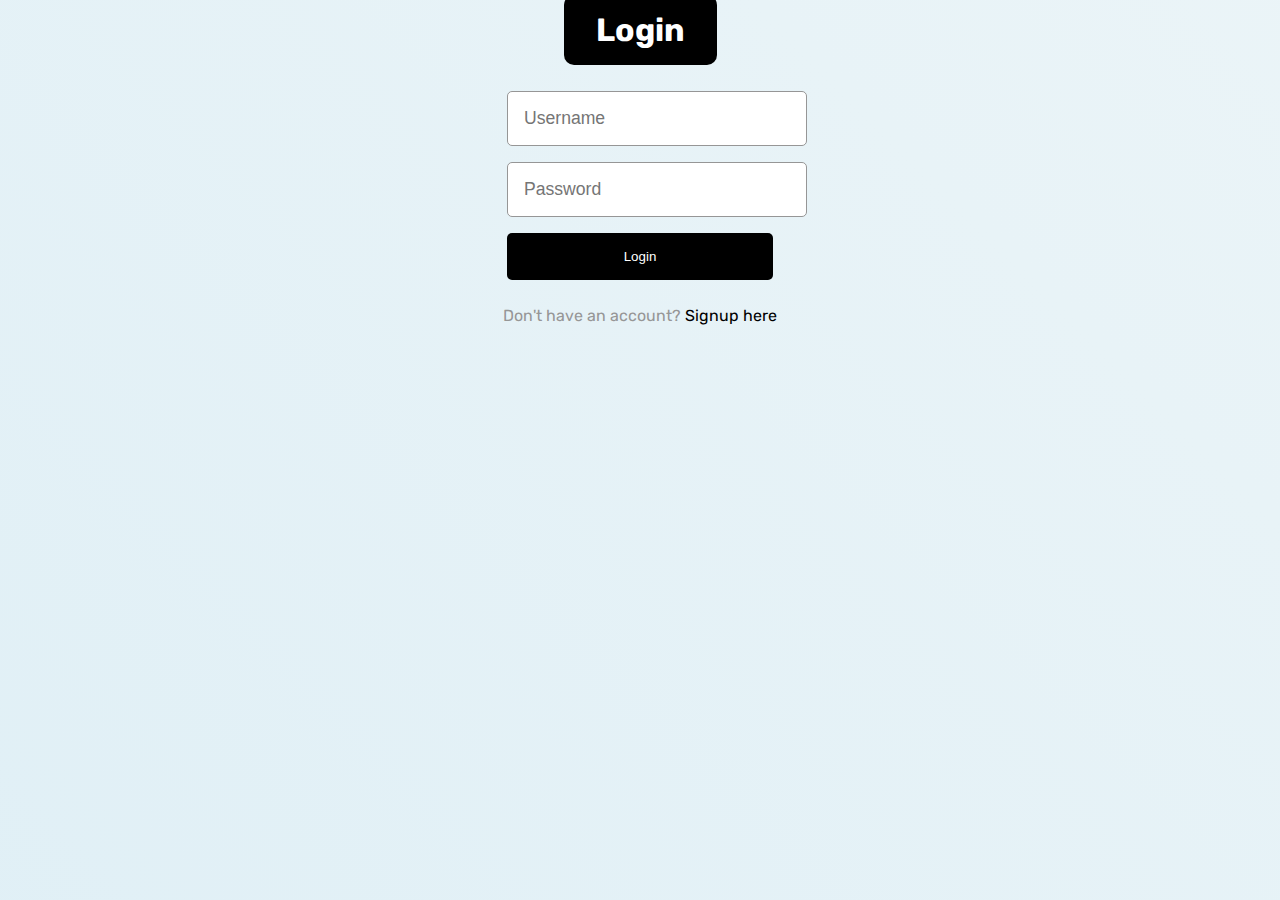
==== login.html @ 4f63de5c "Initial commit of IPCAPTURE project" ====
<!DOCTYPE html>
<html lang="en">
<head>
  <meta charset="UTF-8">
  <meta name="description" content="Login Page">
  <meta name="keywords" content="Login">
  <meta name="viewport" content="width=device-width, initial-scale=1.0">
  <link rel="stylesheet" href="styles.css">
  <title>Login</title>
</head>
<body>
  <main class="main-container">
    <section class="header-section">
      <div class="title-box">
        <h1>Login</h1>
      </div>
      <form method="post" class="login-form">
        <input type="text" placeholder="Username" required class="input-field username-field">
        <input type="password" placeholder="Password" required class="input-field password-field">
        <button type="submit" class="submit-btn">Login</button>
      </form>
      <p>Don't have an account? <a href="signup.html">Signup here</a></p>
    </section>
  </main>
  <script type="module" src="login.js"></script>
</body>
</html>
---- styles.css ----
@import url("https://fonts.googleapis.com/css2?family=Rubik:wght@400;500;700&display=swap");

:root {
  --body-font: "Rubik", sans-serif;
  --white: rgb(255, 255, 255);
  --black: rgb(0, 0, 0);
  --very-dark-gray: hsl(0, 0%, 17%);
  --dark-gray: hsl(0, 0%, 59%);
}

* {
  margin: 0;
  padding: 0;
}

body {
  min-height: 100vh;
  -ms-overflow-style: none;
  scrollbar-width: none;
  overflow-y: scroll;
  box-sizing: border-box;
  font-family: var(--body-font);
  background: linear-gradient(45deg, #d4eaf4, #fcfcfa);
  background-size: 400% 400%;
  animation: gradientAnimation 15s ease infinite;
}

body::-webkit-scrollbar {
  display: none;
}

@keyframes gradientAnimation {
  0% { background-position: 0% 0%; }
  50% { background-position: 100% 100%; }
  100% { background-position: 0% 0%; }
}

.main-container {
  width: 100%;
  display: flex;
  flex-direction: column;
  justify-content: center;
  align-items: center;
  gap: 2rem;
}

.header-section {
  position: relative;
  width: 100%;
  background-image: url("images/pattern-bg.png");
  background-position: center;
  background-repeat: no-repeat;
  background-size: cover;
  text-align: center;
  display: flex;
  flex-direction: column;
  justify-content: center;
  align-items: center;
  gap: 1.6rem;
  height: 20rem;
}

.title-box {
  background-color: var(--black);
  padding: 1rem 2rem;
  border-radius: 10px;
  display: inline-block;
  animation: fadeIn 2s ease-out;
}

@keyframes fadeIn {
  from { opacity: 0; transform: translateY(-20px); }
  to { opacity: 1; transform: translateY(0); }
}

.title-box h1 {
  font-size: 2rem;
  color: var(--white);
  margin: 0;
  font-weight: 700;
}

.search-form {
  position: relative;
  display: flex;
  flex-direction: row;
  justify-content: center;
  margin-bottom: 1rem;
}

.input-field {
  cursor: text;
  width: 80%;
  max-width: 29rem;
  border-color: transparent;
  border-radius: 15px 0 0 15px;
  padding: 1.1rem;
  font-size: 18px;
  font-weight: 400;
  transition: border-color 0.3s ease, box-shadow 0.3s ease;
}

.input-field::placeholder {
  font-size: 1.1rem;
}

.input-field:focus {
  border-color: #837857;
  box-shadow: 0 0 10px rgba(255, 191, 0, 0.5);
  outline: none;
}

.submit-btn {
  border-color: transparent;
  background-color: var(--black);
  padding: 1rem;
  border-radius: 0 15px 15px 0;
  cursor: pointer;
  transition: background-color 0.3s ease, transform 0.3s ease;
}

.submit-btn:hover {
  background-color: var(--very-dark-gray);
  transform: scale(1.05);
}

.fa-angle-right {
  font-size: 1.5rem;
  color: var(--white);
}

.data-section {
  position: relative;
  z-index: 1;
  display: flex;
  flex-direction: column;
  background-color: var(--white);
  border-radius: 15px;
  width: 80%;
  justify-items: center;
  text-align: center;
  gap: 1.5rem;
  padding: 1rem;
  line-height: 1.6rem;
  box-shadow: 0px 2px 20px 0px #00000038;
}

.data-section h2 {
  color: var(--dark-gray);
  font-size: 0.8rem;
  text-transform: uppercase;
}

.data-section p {
  color: var(--very-dark-gray);
  font-size: 3vw;
  font-weight: 700;
}

.share-buttons {
  position: absolute;
  top: 2rem;
  right: 2rem;
  display: flex;
  flex-direction: column;
  z-index: 999;
}

.whatsapp-share-btn,
.gmail-share-btn {
  cursor: pointer;
  border: none;
  background: none;
  color: var(--black);
  font-size: 1rem;
  margin-bottom: 1rem;
}

.whatsapp-share-btn:hover,
.gmail-share-btn:hover {
  text-decoration: underline;
}

.map-section {
  position: relative;
  width: 100%;
  height: 40rem;
  z-index: 0;
}

#map {
  height: 100%;
}

@media (hover: hover) {
  .submit-btn:hover {
    transition: all ease-in-out 0.3s;
    background-color: var(--very-dark-gray);
  }
}

.login-container {
  display: flex;
  justify-content: center;
  align-items: center;
  height: 100vh;
  background-color: var(--very-dark-gray);
}

.login-box {
  background-color: var(--white);
  padding: 2rem;
  border-radius: 10px;
  box-shadow: 0px 2px 20px 0px #00000038;
  text-align: center;
}

.login-box h1 {
  font-size: 2rem;
  color: var(--very-dark-gray);
  margin-bottom: 1.5rem;
}

.login-form {
  display: flex;
  flex-direction: column;
  gap: 1rem;
}

.login-input {
  padding: 1rem;
  border: 1px solid var(--dark-gray);
  border-radius: 5px;
  transition: border-color 0.3s ease, box-shadow 0.3s ease;
}

.login-input:focus {
  border-color: #FFBF00;
  box-shadow: 0 0 10px rgba(255, 191, 0, 0.5);
  outline: none;
}

.login-submit-btn {
  background-color: var(--black);
  color: var(--white);
  padding: 1rem;
  border: none;
  border-radius: 5px;
  cursor: pointer;
  transition: background-color 0.3s ease, transform 0.3s ease;
}

.login-submit-btn:hover {
  background-color: var(--very-dark-gray);
  transform: scale(1.05);
}

.logout-btn {
  position: absolute;
  top: 1rem;
  right: 1rem;
  background-color: var(--black);
  color: var(--white);
  padding: 0.5rem 1rem;
  border: none;
  border-radius: 5px;
  cursor: pointer;
  transition: background-color 0.3s ease;
}

.logout-btn:hover {
  background-color: var(--very-dark-gray);
}

.signup-form, .login-form {
  display: flex;
  flex-direction: column;
  gap: 1rem;
}

.input-field {
  width: 100%;
  max-width: 29rem;
  border: 1px solid var(--dark-gray);
  border-radius: 5px;
  padding: 1rem;
}

.submit-btn {
  border: none;
  background-color: var(--black);
  color: var(--white);
  padding: 1rem;
  border-radius: 5px;
  cursor: pointer;
  transition: background-color 0.3s ease;
}

p {
  color: var(--dark-gray);
}

p a {
  color: var(--black);
  text-decoration: none;
}

p a:hover {
  text-decoration: underline;
}

/* Loading Spinner */
#preloader {
  position: fixed;
  top: 0;
  left: 0;
  width: 100%;
  height: 100%;
  background: #fff;
  display: flex;
  align-items: center;
  justify-content: center;
}

.spinner {
  border: 8px solid #f3f3f3;
  border-top: 8px solid #FF6F61;
  border-radius: 50%;
  width: 50px;
  height: 50px;
  animation: spin 1s linear infinite;
}

@keyframes spin {
  0% { transform: rotate(0deg); }
  100% { transform: rotate(360deg); }
}
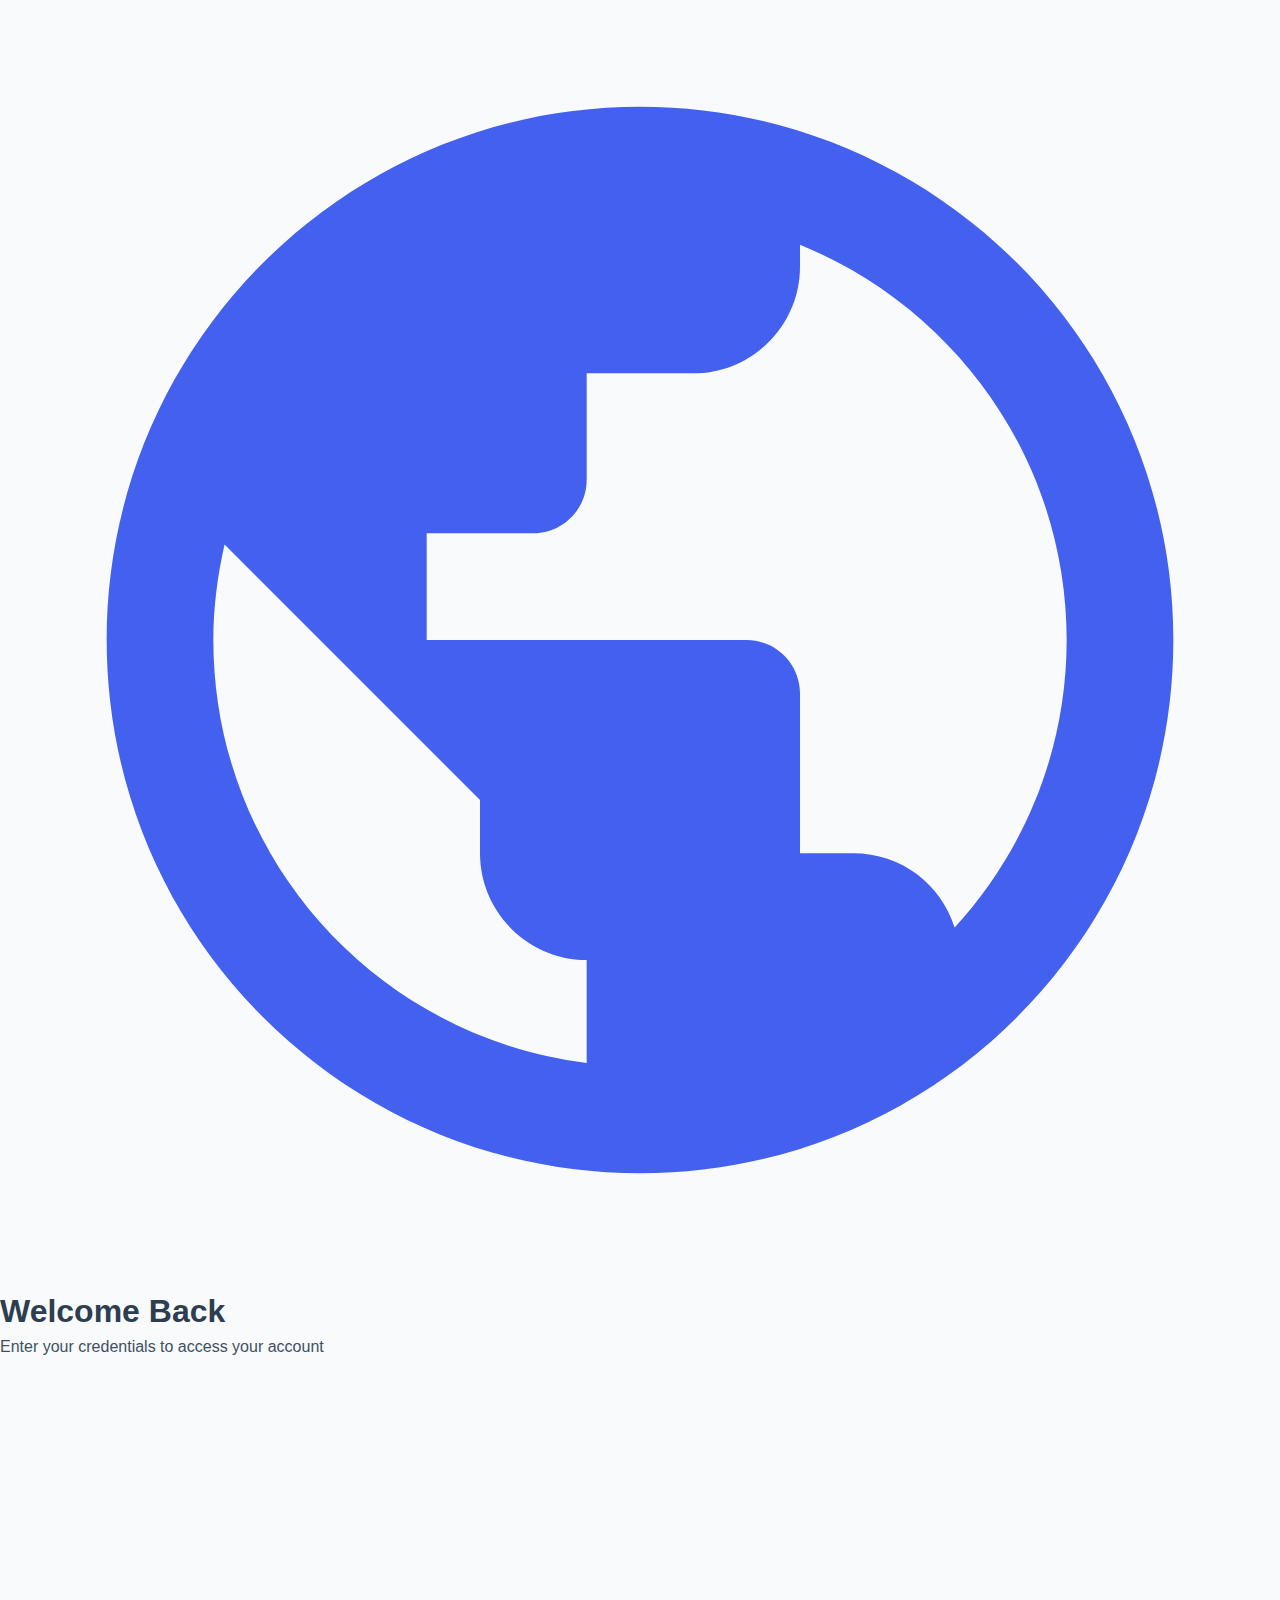
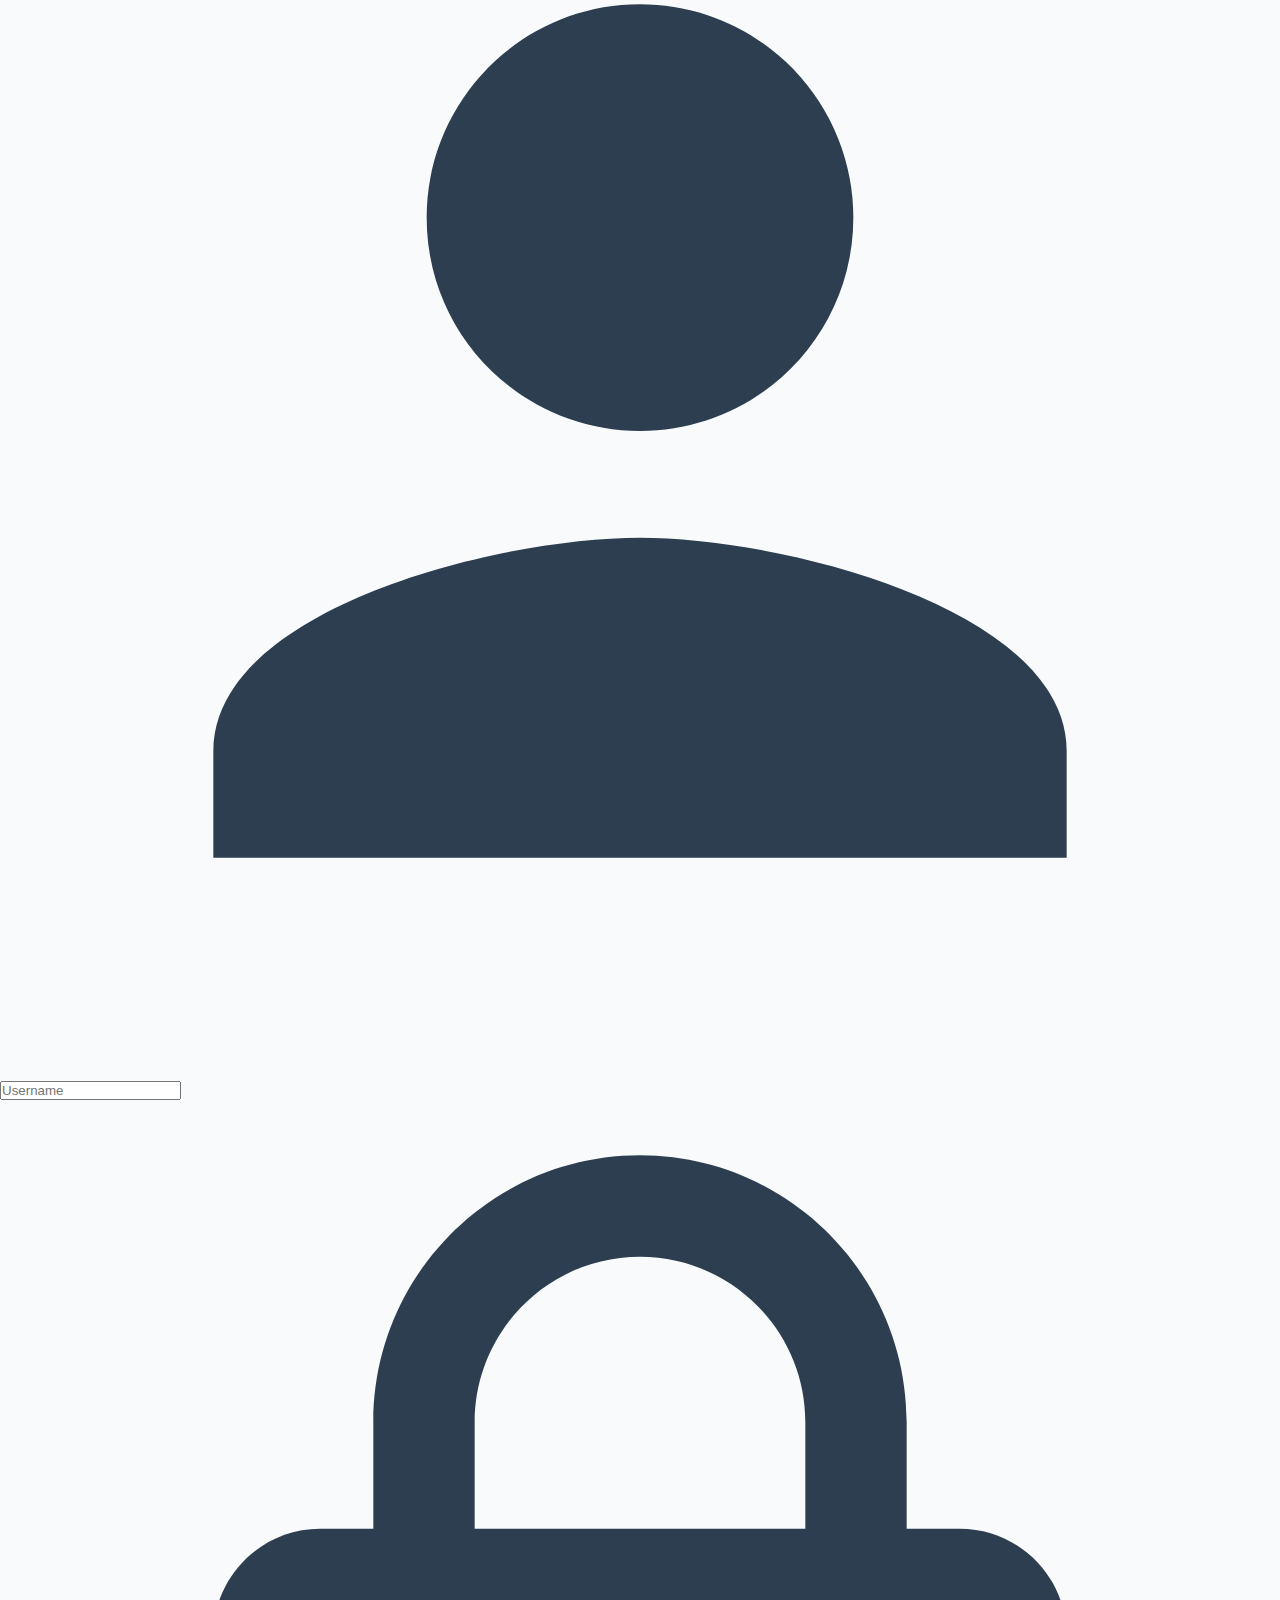
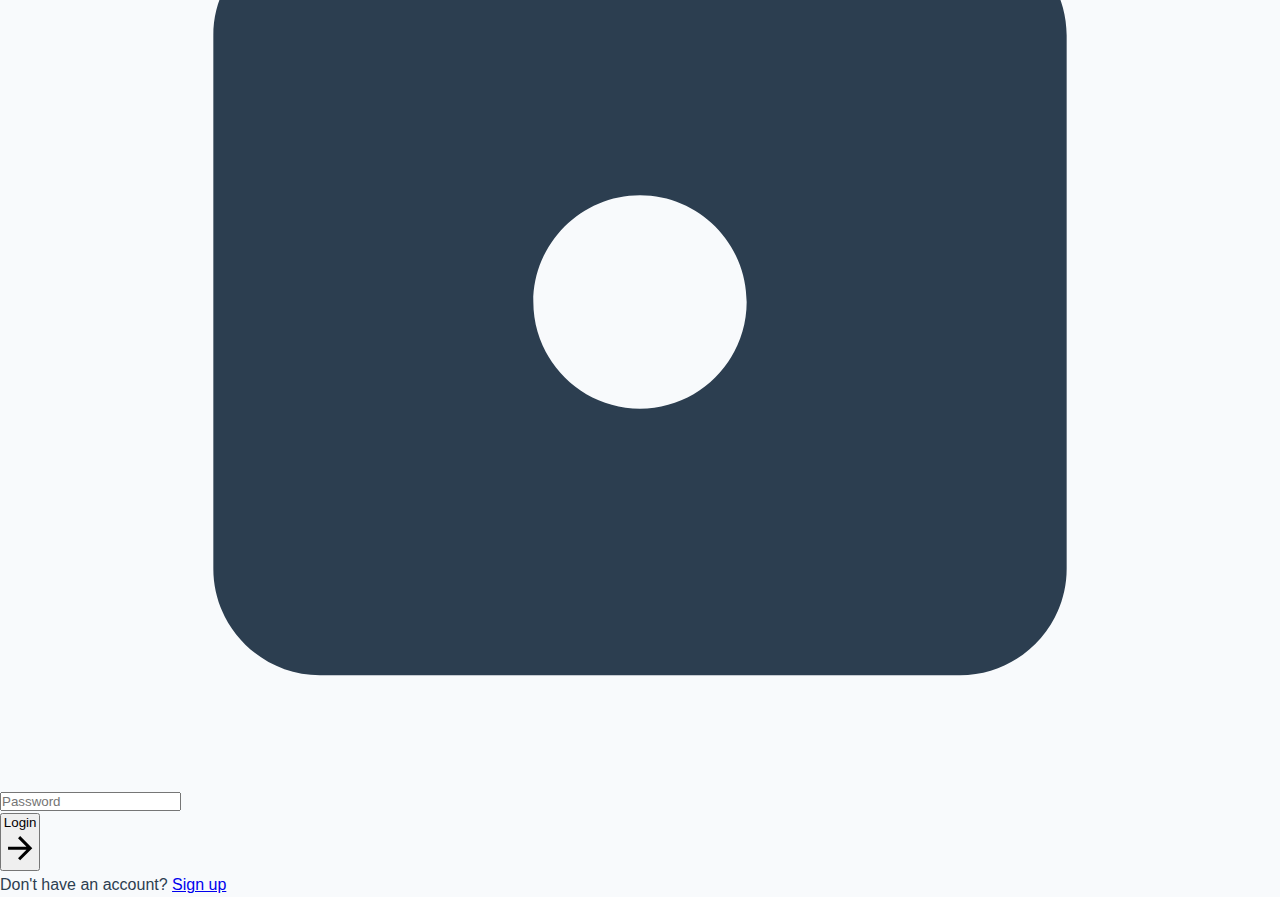
==== commit aaa0078d: "login fix" ====
--- a/login.html
+++ b/login.html
@@ -6,21 +6,40 @@
   <meta name="keywords" content="Login">
   <meta name="viewport" content="width=device-width, initial-scale=1.0">
   <link rel="stylesheet" href="styles.css">
-  <title>Login</title>
+  <title>Login - IP CAPTURE</title>
 </head>
 <body>
-  <main class="main-container">
-    <section class="header-section">
-      <div class="title-box">
-        <h1>Login</h1>
+  <main class="login-container">
+    <div class="login-card">
+      <div class="logo">
+        <svg class="globe-icon" xmlns="http://www.w3.org/2000/svg" viewBox="0 0 24 24" fill="#4361EE">
+          <path d="M12 2C6.48 2 2 6.48 2 12s4.48 10 10 10 10-4.48 10-10S17.52 2 12 2zm-1 17.93c-3.95-.49-7-3.85-7-7.93 0-.62.08-1.21.21-1.79L9 15v1c0 1.1.9 2 2 2v1.93zm6.9-2.54c-.26-.81-1-1.39-1.9-1.39h-1v-3c0-.55-.45-1-1-1H8v-2h2c.55 0 1-.45 1-1V7h2c1.1 0 2-.9 2-2v-.41c2.93 1.19 5 4.06 5 7.41 0 2.08-.8 3.97-2.1 5.39z"/>
+        </svg>
       </div>
+      <h1>Welcome Back</h1>
+      <p class="subtitle">Enter your credentials to access your account</p>
       <form method="post" class="login-form">
-        <input type="text" placeholder="Username" required class="input-field username-field">
-        <input type="password" placeholder="Password" required class="input-field password-field">
-        <button type="submit" class="submit-btn">Login</button>
+        <div class="input-group">
+          <svg class="input-icon" xmlns="http://www.w3.org/2000/svg" viewBox="0 0 24 24" fill="currentColor">
+            <path d="M12 12c2.21 0 4-1.79 4-4s-1.79-4-4-4-4 1.79-4 4 1.79 4 4 4zm0 2c-2.67 0-8 1.34-8 4v2h16v-2c0-2.66-5.33-4-8-4z"/>
+          </svg>
+          <input type="text" placeholder="Username" required class="input-field username-field">
+        </div>
+        <div class="input-group">
+          <svg class="input-icon" xmlns="http://www.w3.org/2000/svg" viewBox="0 0 24 24" fill="currentColor">
+            <path d="M18 8h-1V6c0-2.76-2.24-5-5-5S7 3.24 7 6v2H6c-1.1 0-2 .9-2 2v10c0 1.1.9 2 2 2h12c1.1 0 2-.9 2-2V10c0-1.1-.9-2-2-2zm-6 9c-1.1 0-2-.9-2-2s.9-2 2-2 2 .9 2 2-.9 2-2 2zm3.1-9H8.9V6c0-1.71 1.39-3.1 3.1-3.1 1.71 0 3.1 1.39 3.1 3.1v2z"/>
+          </svg>
+          <input type="password" placeholder="Password" required class="input-field password-field">
+        </div>
+        <button type="submit" class="login-button">
+          Login
+          <svg class="arrow-icon" xmlns="http://www.w3.org/2000/svg" viewBox="0 0 24 24" fill="currentColor">
+            <path d="M12 4l-1.41 1.41L16.17 11H4v2h12.17l-5.58 5.59L12 20l8-8z"/>
+          </svg>
+        </button>
       </form>
-      <p>Don't have an account? <a href="signup.html">Signup here</a></p>
-    </section>
+      <p class="signup-text">Don't have an account? <a href="signup.html">Sign up</a></p>
+    </div>
   </main>
   <script type="module" src="login.js"></script>
 </body>
--- a/styles.css
+++ b/styles.css
@@ -1,9 +1,22 @@
 @import url("https://fonts.googleapis.com/css2?family=Rubik:wght@400;500;700&display=swap");
 
+/* Base Styles */
 :root {
+  --primary: #4361EE;
+  --primary-dark: #3651D4;
+  --text-primary: #2C3E50;
+  --text-secondary: #969BA0;
+  --background: #F8FAFC;
+  --white: #FFFFFF;
+  --gray-100: #F3F4F6;
+  --gray-200: #E5E7EB;
+  --gray-300: #D1D5DB;
+  --gray-400: #9CA3AF;
+  --secondary: #2D3748;
+  --success: #48BB78;
+  --error: #F56565;
+  --warning: #ECC94B;
   --body-font: "Rubik", sans-serif;
-  --white: rgb(255, 255, 255);
-  --black: rgb(0, 0, 0);
   --very-dark-gray: hsl(0, 0%, 17%);
   --dark-gray: hsl(0, 0%, 59%);
 }
@@ -11,327 +24,244 @@
 * {
   margin: 0;
   padding: 0;
+  box-sizing: border-box;
 }
 
 body {
+  font-family: -apple-system, BlinkMacSystemFont, "Segoe UI", Roboto, sans-serif;
   min-height: 100vh;
-  -ms-overflow-style: none;
-  scrollbar-width: none;
-  overflow-y: scroll;
-  box-sizing: border-box;
-  font-family: var(--body-font);
-  background: linear-gradient(45deg, #d4eaf4, #fcfcfa);
-  background-size: 400% 400%;
-  animation: gradientAnimation 15s ease infinite;
-}
-
-body::-webkit-scrollbar {
-  display: none;
-}
-
-@keyframes gradientAnimation {
-  0% { background-position: 0% 0%; }
-  50% { background-position: 100% 100%; }
-  100% { background-position: 0% 0%; }
-}
-
-.main-container {
-  width: 100%;
+  background: var(--background);
+  color: var(--text-primary);
+  line-height: 1.5;
+  -webkit-font-smoothing: antialiased;
+}
+
+.app-wrapper {
+  min-height: 100vh;
   display: flex;
   flex-direction: column;
-  justify-content: center;
-  align-items: center;
-  gap: 2rem;
-}
-
-.header-section {
-  position: relative;
-  width: 100%;
-  background-image: url("images/pattern-bg.png");
-  background-position: center;
-  background-repeat: no-repeat;
-  background-size: cover;
+}
+
+/* Header */
+.main-header {
+  background: var(--primary);
+  padding: 2rem 1.5rem 8rem;
   text-align: center;
-  display: flex;
-  flex-direction: column;
-  justify-content: center;
-  align-items: center;
-  gap: 1.6rem;
-  height: 20rem;
-}
-
-.title-box {
-  background-color: var(--black);
-  padding: 1rem 2rem;
-  border-radius: 10px;
-  display: inline-block;
-  animation: fadeIn 2s ease-out;
-}
-
-@keyframes fadeIn {
-  from { opacity: 0; transform: translateY(-20px); }
-  to { opacity: 1; transform: translateY(0); }
-}
-
-.title-box h1 {
+  color: var(--white);
+}
+
+.search-container {
+  max-width: 800px;
+  margin: 0 auto;
+}
+
+.search-container h1 {
   font-size: 2rem;
-  color: var(--white);
-  margin: 0;
-  font-weight: 700;
+  margin-bottom: 0.5rem;
+}
+
+.subtitle {
+  margin-bottom: 2rem;
+  opacity: 0.9;
 }
 
 .search-form {
   position: relative;
-  display: flex;
-  flex-direction: row;
-  justify-content: center;
-  margin-bottom: 1rem;
-}
-
-.input-field {
-  cursor: text;
-  width: 80%;
-  max-width: 29rem;
-  border-color: transparent;
-  border-radius: 15px 0 0 15px;
-  padding: 1.1rem;
-  font-size: 18px;
-  font-weight: 400;
-  transition: border-color 0.3s ease, box-shadow 0.3s ease;
-}
-
-.input-field::placeholder {
-  font-size: 1.1rem;
-}
-
-.input-field:focus {
-  border-color: #837857;
-  box-shadow: 0 0 10px rgba(255, 191, 0, 0.5);
+  max-width: 600px;
+  margin: 0 auto;
+}
+
+.search-input-group {
+  display: flex;
+  gap: 1rem;
+  background: var(--white);
+  padding: 0.5rem;
+  border-radius: 12px;
+  box-shadow: 0 4px 6px rgba(0, 0, 0, 0.1);
+}
+
+.search-input {
+  flex: 1;
+  border: none;
+  padding: 0.75rem 1rem 0.75rem 2.5rem;
+  font-size: 1rem;
+  border-radius: 8px;
+}
+
+.search-input:focus {
   outline: none;
 }
 
-.submit-btn {
-  border-color: transparent;
-  background-color: var(--black);
-  padding: 1rem;
-  border-radius: 0 15px 15px 0;
+.search-icon {
+  position: absolute;
+  left: 1rem;
+  top: 50%;
+  transform: translateY(-50%);
+  color: var(--gray-400);
+}
+
+.search-button {
+  background: var(--primary-dark);
+  color: var(--white);
+  border: none;
+  padding: 0.75rem 1.5rem;
+  border-radius: 8px;
+  font-weight: 500;
+  display: flex;
+  align-items: center;
+  gap: 0.5rem;
   cursor: pointer;
-  transition: background-color 0.3s ease, transform 0.3s ease;
-}
-
-.submit-btn:hover {
-  background-color: var(--very-dark-gray);
-  transform: scale(1.05);
-}
-
-.fa-angle-right {
-  font-size: 1.5rem;
-  color: var(--white);
-}
-
-.data-section {
+  transition: background-color 0.2s ease;
+}
+
+.search-button:hover {
+  background: var(--primary);
+}
+
+/* Info Panel */
+.info-panel {
+  display: flex;
+  justify-content: space-between;
+  max-width: 1100px;
+  margin: -4rem auto 2rem;
+  background: var(--white);
+  padding: 2rem;
+  border-radius: 12px;
+  box-shadow: 0 4px 6px rgba(0, 0, 0, 0.1);
+  position: relative;
+  z-index: 2;
+}
+
+.info-card {
+  flex: 1;
+  padding: 0 1.5rem;
+}
+
+.divider {
+  width: 1px;
+  background: var(--gray-200);
+  margin: 0 1rem;
+}
+
+.info-card h2 {
+  color: var(--text-secondary);
+  font-size: 0.75rem;
+  font-weight: 700;
+  letter-spacing: 0.1em;
+  margin-bottom: 0.75rem;
+}
+
+.info-card p {
+  color: var(--text-primary);
+  font-size: 1.25rem;
+  font-weight: 500;
+}
+
+/* Map */
+.map-wrapper {
+  flex: 1;
   position: relative;
   z-index: 1;
-  display: flex;
-  flex-direction: column;
-  background-color: var(--white);
-  border-radius: 15px;
-  width: 80%;
-  justify-items: center;
-  text-align: center;
-  gap: 1.5rem;
-  padding: 1rem;
-  line-height: 1.6rem;
-  box-shadow: 0px 2px 20px 0px #00000038;
-}
-
-.data-section h2 {
-  color: var(--dark-gray);
-  font-size: 0.8rem;
-  text-transform: uppercase;
-}
-
-.data-section p {
-  color: var(--very-dark-gray);
-  font-size: 3vw;
-  font-weight: 700;
-}
-
-.share-buttons {
-  position: absolute;
-  top: 2rem;
-  right: 2rem;
-  display: flex;
-  flex-direction: column;
-  z-index: 999;
-}
-
-.whatsapp-share-btn,
-.gmail-share-btn {
-  cursor: pointer;
-  border: none;
-  background: none;
-  color: var(--black);
-  font-size: 1rem;
-  margin-bottom: 1rem;
-}
-
-.whatsapp-share-btn:hover,
-.gmail-share-btn:hover {
-  text-decoration: underline;
-}
-
-.map-section {
-  position: relative;
-  width: 100%;
-  height: 40rem;
-  z-index: 0;
+  min-height: 500px;
 }
 
 #map {
   height: 100%;
-}
-
-@media (hover: hover) {
-  .submit-btn:hover {
-    transition: all ease-in-out 0.3s;
-    background-color: var(--very-dark-gray);
-  }
-}
-
-.login-container {
-  display: flex;
-  justify-content: center;
-  align-items: center;
-  height: 100vh;
-  background-color: var(--very-dark-gray);
-}
-
-.login-box {
-  background-color: var(--white);
-  padding: 2rem;
-  border-radius: 10px;
-  box-shadow: 0px 2px 20px 0px #00000038;
-  text-align: center;
-}
-
-.login-box h1 {
-  font-size: 2rem;
-  color: var(--very-dark-gray);
-  margin-bottom: 1.5rem;
-}
-
-.login-form {
-  display: flex;
-  flex-direction: column;
-  gap: 1rem;
-}
-
-.login-input {
-  padding: 1rem;
-  border: 1px solid var(--dark-gray);
-  border-radius: 5px;
-  transition: border-color 0.3s ease, box-shadow 0.3s ease;
-}
-
-.login-input:focus {
-  border-color: #FFBF00;
-  box-shadow: 0 0 10px rgba(255, 191, 0, 0.5);
-  outline: none;
-}
-
-.login-submit-btn {
-  background-color: var(--black);
-  color: var(--white);
-  padding: 1rem;
-  border: none;
-  border-radius: 5px;
-  cursor: pointer;
-  transition: background-color 0.3s ease, transform 0.3s ease;
-}
-
-.login-submit-btn:hover {
-  background-color: var(--very-dark-gray);
-  transform: scale(1.05);
-}
-
-.logout-btn {
+  width: 100%;
+  position: absolute;
+  top: 0;
+  left: 0;
+}
+
+/* Share Buttons */
+.share-buttons {
   position: absolute;
   top: 1rem;
   right: 1rem;
-  background-color: var(--black);
-  color: var(--white);
-  padding: 0.5rem 1rem;
+  display: flex;
+  gap: 0.75rem;
+  z-index: 400;
+}
+
+.share-btn {
+  display: flex;
+  align-items: center;
+  gap: 0.5rem;
+  padding: 0.75rem 1rem;
+  background: var(--white);
   border: none;
-  border-radius: 5px;
+  border-radius: 8px;
+  font-size: 0.875rem;
+  color: var(--text-primary);
   cursor: pointer;
-  transition: background-color 0.3s ease;
-}
-
-.logout-btn:hover {
-  background-color: var(--very-dark-gray);
-}
-
-.signup-form, .login-form {
-  display: flex;
-  flex-direction: column;
-  gap: 1rem;
-}
-
-.input-field {
-  width: 100%;
-  max-width: 29rem;
-  border: 1px solid var(--dark-gray);
-  border-radius: 5px;
-  padding: 1rem;
-}
-
-.submit-btn {
-  border: none;
-  background-color: var(--black);
-  color: var(--white);
-  padding: 1rem;
-  border-radius: 5px;
-  cursor: pointer;
-  transition: background-color 0.3s ease;
-}
-
-p {
-  color: var(--dark-gray);
-}
-
-p a {
-  color: var(--black);
-  text-decoration: none;
-}
-
-p a:hover {
-  text-decoration: underline;
-}
-
-/* Loading Spinner */
-#preloader {
-  position: fixed;
-  top: 0;
-  left: 0;
-  width: 100%;
-  height: 100%;
-  background: #fff;
-  display: flex;
-  align-items: center;
-  justify-content: center;
-}
-
-.spinner {
-  border: 8px solid #f3f3f3;
-  border-top: 8px solid #FF6F61;
-  border-radius: 50%;
-  width: 50px;
-  height: 50px;
-  animation: spin 1s linear infinite;
-}
-
-@keyframes spin {
-  0% { transform: rotate(0deg); }
-  100% { transform: rotate(360deg); }
-}
+  transition: all 0.2s ease;
+  box-shadow: 0 2px 4px rgba(0, 0, 0, 0.1);
+}
+
+.share-btn:hover {
+  transform: translateY(-1px);
+  box-shadow: 0 4px 6px rgba(0, 0, 0, 0.1);
+}
+
+/* Responsive Design */
+@media (max-width: 1024px) {
+  .info-panel {
+    margin: -4rem 1rem 2rem;
+  }
+}
+
+@media (max-width: 768px) {
+  .info-panel {
+    flex-direction: column;
+    gap: 1.5rem;
+    padding: 1.5rem;
+  }
+
+  .divider {
+    width: 100%;
+    height: 1px;
+    margin: 0.5rem 0;
+  }
+
+  .info-card {
+    padding: 0;
+    text-align: center;
+  }
+
+  .share-buttons {
+    position: static;
+    margin: 1rem;
+    justify-content: center;
+  }
+}
+
+@media (max-width: 480px) {
+  .main-header {
+    padding: 1.5rem 1rem 6rem;
+  }
+
+  .search-input-group {
+    flex-direction: column;
+  }
+
+  .search-button {
+    width: 100%;
+    justify-content: center;
+  }
+}
+
+/* Animations */
+@keyframes fadeIn {
+  from {
+    opacity: 0;
+    transform: translateY(10px);
+  }
+  to {
+    opacity: 1;
+    transform: translateY(0);
+  }
+}
+
+.info-card {
+  animation: fadeIn 0.3s ease-out;
+}
